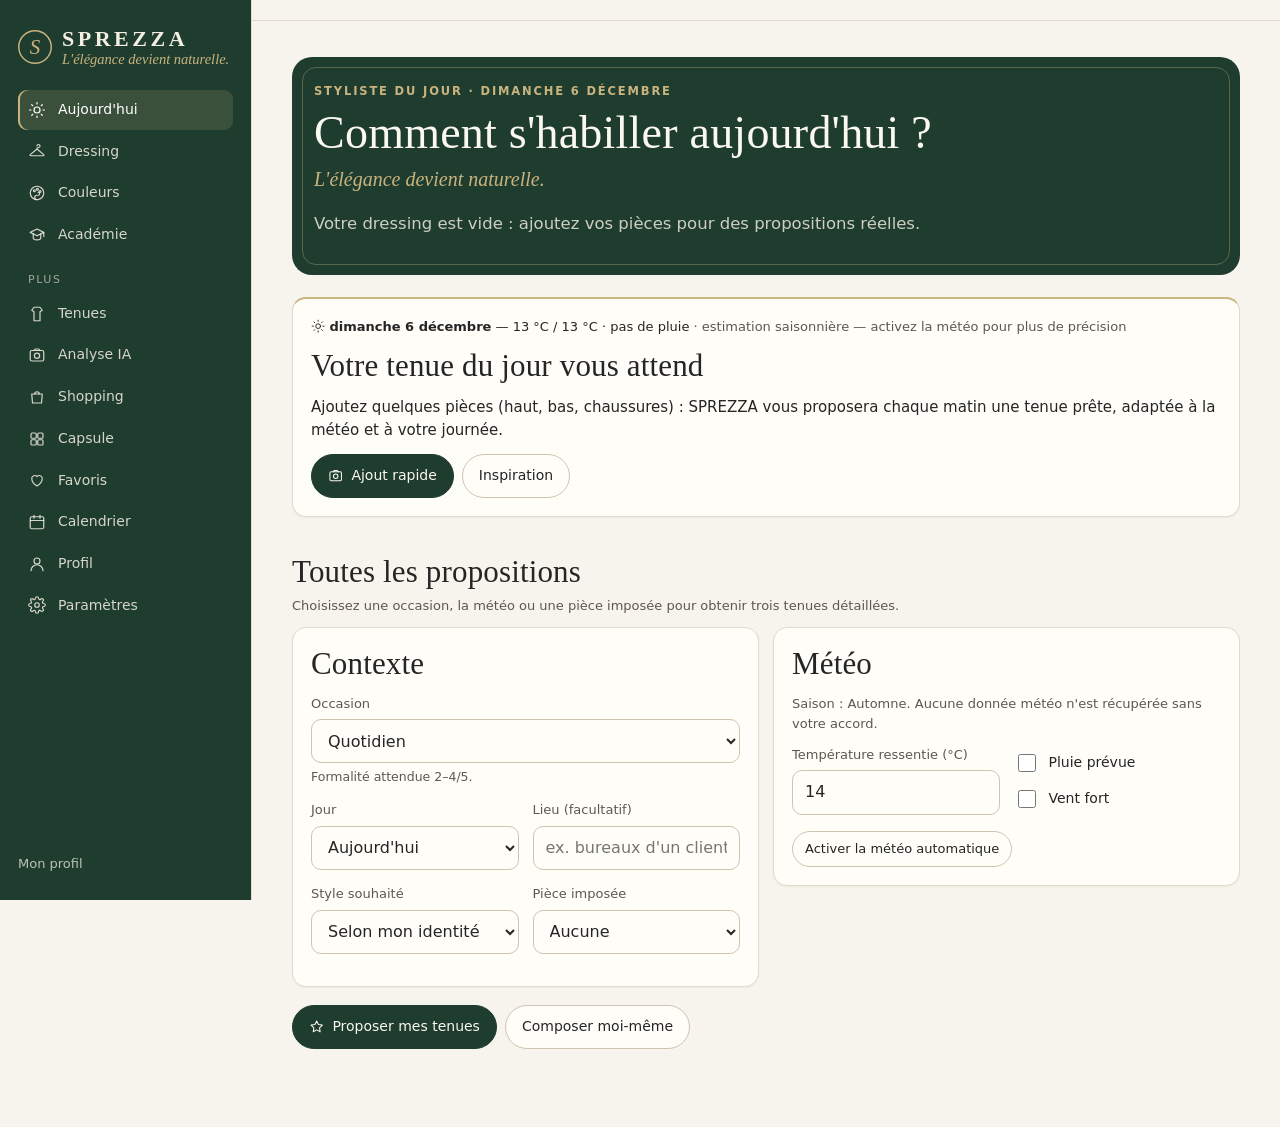
==== index.html @ cf781a8a "Pexels : photos réelles d'inspiration pour chaque tenue et chaque association de couleurs - Clé pers" ====
<!doctype html>
<html lang="fr">
<head>
  <meta charset="utf-8">
  <meta name="viewport" content="width=device-width, initial-scale=1, viewport-fit=cover">
  <meta http-equiv="Content-Security-Policy" content="default-src 'self'; script-src 'self'; style-src 'self' 'unsafe-inline' https://fonts.googleapis.com; font-src 'self' https://fonts.gstatic.com; img-src 'self' blob: data: https://images.pexels.com; connect-src 'self' https://api.open-meteo.com https://geocoding-api.open-meteo.com https://*.supabase.co https://api.pexels.com; worker-src 'self'; manifest-src 'self'; base-uri 'self'; form-action 'self'; object-src 'none'">
  <meta name="referrer" content="no-referrer">
  <title>SPREZZA — Mon styliste personnel</title>
  <meta name="description" content="SPREZZA — L'élégance devient naturelle. Dressing numérique, styliste du jour, couleurs et académie de l'élégance.">
  <meta name="theme-color" content="#1F3D2F">
  <meta name="apple-mobile-web-app-capable" content="yes">
  <meta name="mobile-web-app-capable" content="yes">
  <meta name="apple-mobile-web-app-status-bar-style" content="black-translucent">
  <meta name="apple-mobile-web-app-title" content="SPREZZA">
  <link rel="manifest" href="manifest.webmanifest">
  <link rel="icon" href="assets/icons/icon.svg" type="image/svg+xml">
  <link rel="apple-touch-icon" href="assets/icons/apple-touch-icon.png">
  <link rel="preconnect" href="https://fonts.googleapis.com">
  <link rel="preconnect" href="https://fonts.gstatic.com" crossorigin>
  <link rel="stylesheet" href="https://fonts.googleapis.com/css2?family=Cormorant+Garamond:ital,wght@0,400;0,500;0,600;1,400&family=Inter:wght@400;500;600&display=swap">
  <link rel="stylesheet" href="src/styles.css">
</head>
<body>
  <a class="skip-link" href="#main">Aller au contenu</a>
  <div class="app-shell">
    <aside class="sidebar" aria-label="Navigation principale">
      <a class="brand" href="#/today">
        <span class="brand-mark" aria-hidden="true">S</span>
        <span class="brand-text"><span class="brand-name">SPREZZA</span><span class="brand-tag">L'élégance devient naturelle.</span></span>
      </a>
      <nav id="side-nav"></nav>
      <div class="sidebar-foot" id="profile-switch"></div>
    </aside>
    <div class="main-col">
      <header class="topbar">
        <a class="brand brand-compact" href="#/today"><span class="brand-mark" aria-hidden="true">S</span><span class="brand-name">SPREZZA</span></a>
        <div class="topbar-actions" id="topbar-actions"></div>
      </header>
      <main id="main" tabindex="-1"></main>
    </div>
    <nav class="tabbar" id="tab-nav" aria-label="Navigation principale (mobile)"></nav>
  </div>
  <div id="modal-root"></div>
  <div id="toast-root" role="status" aria-live="polite"></div>
  <noscript><p class="noscript">SPREZZA nécessite JavaScript.</p></noscript>
  <script type="module" src="src/app.js"></script>
</body>
</html>
---- src/styles.css ----
/* SPREZZA — Quiet Luxury design system
   Vert forêt profond · or champagne · ivoire · Cormorant Garamond · Inter */
:root {
  --forest: #1F3D2F;
  --forest-2: #2C5240;
  --forest-soft: #E6ECE6;
  --champagne: #C9B37E;
  --champagne-soft: #EFE6CF;
  --champagne-ink: #75602F; /* texte or, contraste AA sur ivoire */
  --ivory: #F7F4ED;
  --surface: #FFFDF8;
  --surface-2: #F1ECE0;
  --line: #E2DACA;
  --line-strong: #CFC4AE;
  --text: #252525;
  --muted: #5D574F;
  --navy: #22344E;
  --chocolate: #563B2E;
  --taupe: #8F8176;
  --danger: #8E2F2F;
  --danger-soft: #F6E4E1;
  --ok: #2F5D45;
  --warn: #7A5A12;
  --warn-soft: #F7EED3;
  --radius: 14px;
  --radius-sm: 9px;
  --serif: "Cormorant Garamond", "Cormorant", Garamond, "Times New Roman", serif;
  --sans: "Inter", system-ui, -apple-system, "Segoe UI", Roboto, sans-serif;
  --shadow: 0 1px 2px rgba(31, 61, 47, .06);
  --tabbar-h: 64px;
  color-scheme: light;
}
:root[data-theme="dark"] {
  --forest: #8DB79F;
  --forest-2: #A9CBB7;
  --forest-soft: #22302A;
  --champagne: #CDB984;
  --champagne-soft: #3A3427;
  --champagne-ink: #D9C690;
  --ivory: #141716;
  --surface: #1C201E;
  --surface-2: #232825;
  --line: #333A36;
  --line-strong: #46504A;
  --text: #ECE8DF;
  --muted: #B5AEA2;
  --danger: #E59A8F;
  --danger-soft: #3A2421;
  --ok: #9CCBB0;
  --warn: #E5C77A;
  --warn-soft: #3A321F;
  color-scheme: dark;
}
*, *::before, *::after { box-sizing: border-box; }
html { -webkit-text-size-adjust: 100%; }
body {
  margin: 0; background: var(--ivory); color: var(--text);
  font-family: var(--sans); font-size: 15px; line-height: 1.55;
  overflow-x: hidden;
}
img { max-width: 100%; display: block; }
a { color: var(--forest); text-underline-offset: 3px; }
button, input, select, textarea { font: inherit; color: inherit; }
:focus-visible { outline: 2px solid var(--champagne-ink); outline-offset: 2px; border-radius: 4px; }
.skip-link { position: absolute; left: -999px; top: 8px; background: var(--forest); color: #fff; padding: 8px 12px; z-index: 100; border-radius: 8px; }
.skip-link:focus { left: 8px; }
.sr-only { position: absolute; width: 1px; height: 1px; overflow: hidden; clip: rect(0 0 0 0); white-space: nowrap; }
@media (prefers-reduced-motion: reduce) { * { transition: none !important; animation: none !important; scroll-behavior: auto !important; } }

/* Shell */
.app-shell { min-height: 100vh; display: flex; }
.sidebar { display: none; }
.main-col { flex: 1; min-width: 0; display: flex; flex-direction: column; }
.topbar {
  position: sticky; top: 0; z-index: 20; display: flex; align-items: center; justify-content: space-between;
  padding: calc(env(safe-area-inset-top) + 10px) 18px 10px; background: color-mix(in srgb, var(--ivory) 92%, transparent);
  backdrop-filter: blur(10px); -webkit-backdrop-filter: blur(10px); border-bottom: 1px solid var(--line);
}
main { padding: 20px 18px calc(var(--tabbar-h) + env(safe-area-inset-bottom) + 28px); max-width: 1120px; width: 100%; margin: 0 auto; }
main:focus { outline: none; }
.brand { display: flex; align-items: center; gap: 10px; text-decoration: none; color: var(--text); }
.brand-mark {
  width: 34px; height: 34px; border-radius: 50%; display: grid; place-items: center; flex: none;
  background: var(--forest); color: var(--champagne); font-family: var(--serif); font-size: 21px; font-style: italic;
  box-shadow: inset 0 0 0 1.5px var(--champagne);
}
:root[data-theme="dark"] .brand-mark { background: #1F3D2F; }
.brand-name { font-family: var(--serif); font-size: 22px; font-weight: 600; letter-spacing: .01em; }
.brand-text { display: flex; flex-direction: column; line-height: 1.15; }
.brand-tag { font-family: var(--serif); font-style: italic; color: var(--champagne-ink); font-size: 14.5px; }
.tabbar {
  position: fixed; bottom: 0; left: 0; right: 0; z-index: 30; display: grid; grid-template-columns: repeat(5, 1fr);
  background: var(--surface); border-top: 1px solid var(--line); padding-bottom: env(safe-area-inset-bottom);
}
.tabbar a {
  display: flex; flex-direction: column; align-items: center; justify-content: center; gap: 3px; min-height: var(--tabbar-h);
  text-decoration: none; color: var(--muted); font-size: 11px; letter-spacing: .02em;
}
.tabbar a svg { width: 22px; height: 22px; }
.tabbar a[aria-current="page"] { color: var(--forest); font-weight: 600; }
.tabbar a[aria-current="page"] svg { stroke: var(--forest); }
@media (min-width: 900px) {
  .sidebar {
    display: flex; flex-direction: column; gap: 22px; width: 252px; flex: none; position: sticky; top: 0; height: 100vh; overflow-y: auto;
    padding: 26px 18px; background: var(--forest); color: #F4EFE2; border-right: 1px solid var(--line);
  }
  :root[data-theme="dark"] .sidebar { background: #132119; }
  .sidebar .brand { color: #F4EFE2; }
  .sidebar .brand-tag { color: var(--champagne); }
  .sidebar nav { display: flex; flex-direction: column; gap: 2px; }
  .sidebar nav .nav-group { margin: 14px 10px 4px; font-size: 11px; letter-spacing: .14em; text-transform: uppercase; color: rgba(244,239,226,.6); }
  .sidebar nav a { display: flex; align-items: center; gap: 12px; padding: 9px 10px; border-radius: 9px; color: rgba(244,239,226,.86); text-decoration: none; font-size: 14px; }
  .sidebar nav a svg { width: 18px; height: 18px; stroke: currentColor; }
  .sidebar nav a:hover { background: rgba(255,255,255,.06); }
  .sidebar nav a[aria-current="page"] { background: rgba(201,179,126,.16); color: #fff; box-shadow: inset 2px 0 0 var(--champagne); }
  .sidebar-foot { margin-top: auto; font-size: 13px; color: rgba(244,239,226,.75); }
  .sidebar-foot select { width: 100%; background: rgba(255,255,255,.08); border: 1px solid rgba(255,255,255,.18); color: #fff; border-radius: 8px; padding: 7px; }
  .sidebar-foot select option { color: #222; }
  .tabbar, .brand-compact { display: none; }
  .topbar { justify-content: flex-end; }
  main { padding: 36px 40px 60px; }
}

/* Typography */
h1, h2, h3, h4 { font-family: var(--serif); font-weight: 500; line-height: 1.15; margin: 0 0 .4em; letter-spacing: .005em; }
h1 { font-size: clamp(32px, 6vw, 46px); }
h2 { font-size: clamp(25px, 4vw, 31px); margin-top: 1.2em; }
h3 { font-size: 22px; }
h4 { font-size: 18px; font-family: var(--sans); font-weight: 600; }
p { margin: 0 0 .8em; }
.eyebrow { font-size: 11.5px; letter-spacing: .16em; text-transform: uppercase; color: var(--champagne-ink); font-weight: 600; margin-bottom: 6px; }
.lede { font-size: 16.5px; color: var(--muted); max-width: 68ch; }
.muted { color: var(--muted); }
.small { font-size: 13px; }
.serif-italic { font-family: var(--serif); font-style: italic; }
.page-head { margin-bottom: 22px; }
.page-head .lede { margin-top: 4px; }
.rule { height: 1px; background: linear-gradient(90deg, var(--champagne), transparent); border: 0; margin: 22px 0; }
.mono { font-family: ui-monospace, SFMono-Regular, Menlo, monospace; font-size: 12.5px; }

/* Layout helpers */
.stack > * + * { margin-top: 14px; }
.row { display: flex; gap: 10px; flex-wrap: wrap; align-items: center; }
.row-between { display: flex; gap: 10px; justify-content: space-between; align-items: center; flex-wrap: wrap; }
.grid { display: grid; gap: 14px; }
.grid-2 { display: grid; gap: 14px; grid-template-columns: 1fr; }
.grid-3 { display: grid; gap: 14px; grid-template-columns: 1fr; }
.grid-cards { display: grid; gap: 14px; grid-template-columns: repeat(auto-fill, minmax(150px, 1fr)); }
.grid-wide { display: grid; gap: 16px; grid-template-columns: repeat(auto-fill, minmax(260px, 1fr)); }
@media (min-width: 700px) { .grid-2 { grid-template-columns: 1fr 1fr; } .grid-3 { grid-template-columns: repeat(3, 1fr); } .grid-cards { grid-template-columns: repeat(auto-fill, minmax(180px, 1fr)); } }

/* Cards */
.card { background: var(--surface); border: 1px solid var(--line); border-radius: var(--radius); padding: 18px; box-shadow: var(--shadow); min-width: 0; }
.card-flat { background: var(--surface-2); border-radius: var(--radius); padding: 16px; }
.card h3 { margin-bottom: 6px; }
.card-link { text-decoration: none; color: inherit; display: block; transition: border-color .15s; }
.card-link:hover { border-color: var(--champagne); }
.card-accent { border-top: 2px solid var(--champagne); }
.callout { border-left: 2px solid var(--champagne); background: var(--champagne-soft); padding: 12px 14px; border-radius: 0 10px 10px 0; font-size: 14px; }
.callout-warn { border-left-color: var(--warn); background: var(--warn-soft); }
.callout-danger { border-left-color: var(--danger); background: var(--danger-soft); }
.callout-info { border-left-color: var(--forest); background: var(--forest-soft); }
.empty { text-align: center; padding: 34px 18px; border: 1px dashed var(--line-strong); border-radius: var(--radius); color: var(--muted); }
.empty h3 { color: var(--text); }

/* Buttons */
.btn {
  display: inline-flex; align-items: center; justify-content: center; gap: 8px; min-height: 44px; padding: 0 16px; border-radius: 999px;
  border: 1px solid var(--line-strong); background: var(--surface); color: var(--text); cursor: pointer; text-decoration: none; font-size: 14px; font-weight: 500;
  white-space: nowrap;
}
.btn:hover { border-color: var(--forest); }
.btn svg { width: 17px; height: 17px; }
.btn-primary { background: var(--forest); border-color: var(--forest); color: #FBF8F0; }
:root[data-theme="dark"] .btn-primary { color: #10160F; }
.btn-primary:hover { background: var(--forest-2); }
.btn-gold { background: var(--champagne-soft); border-color: var(--champagne); color: var(--text); }
.btn-ghost { border-color: transparent; background: transparent; }
.btn-danger { color: var(--danger); border-color: color-mix(in srgb, var(--danger) 40%, transparent); }
.btn-sm { min-height: 36px; padding: 0 12px; font-size: 13px; }
.btn-icon { width: 44px; padding: 0; }
.btn[disabled] { opacity: .5; cursor: not-allowed; }
.btn-row { display: flex; flex-wrap: wrap; gap: 8px; }

/* Forms */
label { font-size: 13px; font-weight: 500; color: var(--muted); display: block; margin-bottom: 5px; }
.field { margin-bottom: 14px; min-width: 0; }
input[type=text], input[type=number], input[type=search], input[type=url], input[type=date], input[type=email], select, textarea {
  width: 100%; min-height: 44px; padding: 9px 12px; border: 1px solid var(--line-strong); border-radius: 10px; background: var(--surface); font-size: 16px;
}
textarea { min-height: 90px; resize: vertical; }
input[type=color] { width: 56px; height: 44px; border: 1px solid var(--line-strong); border-radius: 10px; background: var(--surface); padding: 3px; }
input[type=range] { width: 100%; accent-color: var(--forest); }
input[type=checkbox], input[type=radio] { accent-color: var(--forest); width: 18px; height: 18px; }
.check { display: flex; gap: 10px; align-items: center; font-size: 14px; color: var(--text); font-weight: 400; margin: 0; min-height: 36px; }
fieldset { border: 1px solid var(--line); border-radius: var(--radius); padding: 14px; margin: 0 0 14px; min-width: 0; }
legend { font-family: var(--serif); font-size: 19px; padding: 0 6px; }
.form-grid { display: grid; gap: 0 14px; grid-template-columns: 1fr; }
@media (min-width: 640px) { .form-grid { grid-template-columns: 1fr 1fr; } .form-grid .span-2 { grid-column: span 2; } }
.hint { font-size: 12.5px; color: var(--muted); margin-top: 4px; }

/* Chips & segmented */
.chips { display: flex; flex-wrap: wrap; gap: 7px; }
.chip {
  display: inline-flex; align-items: center; gap: 6px; min-height: 34px; padding: 0 12px; border-radius: 999px; border: 1px solid var(--line-strong);
  background: var(--surface); font-size: 13px; cursor: pointer; color: var(--text); text-decoration: none;
}
.chip[aria-pressed="true"], .chip.active { background: var(--forest); color: #FBF8F0; border-color: var(--forest); }
:root[data-theme="dark"] .chip[aria-pressed="true"] { color: #10160F; }
.tag { display: inline-flex; align-items: center; gap: 5px; padding: 2px 9px; border-radius: 999px; font-size: 11.5px; background: var(--surface-2); color: var(--muted); border: 1px solid var(--line); white-space: nowrap; }
.tag-gold { background: var(--champagne-soft); color: var(--champagne-ink); border-color: var(--champagne); }
.tag-ok { background: var(--forest-soft); color: var(--ok); border-color: transparent; }
.tag-warn { background: var(--warn-soft); color: var(--warn); border-color: transparent; }
.tag-danger { background: var(--danger-soft); color: var(--danger); border-color: transparent; }
.tabs { display: flex; gap: 4px; border-bottom: 1px solid var(--line); margin-bottom: 18px; overflow-x: auto; scrollbar-width: none; }
.tabs::-webkit-scrollbar { display: none; }
.tabs a, .tabs button { padding: 10px 14px; border: 0; background: none; color: var(--muted); text-decoration: none; font-size: 14px; border-bottom: 2px solid transparent; white-space: nowrap; cursor: pointer; }
.tabs [aria-current="page"], .tabs [aria-selected="true"] { color: var(--text); border-bottom-color: var(--champagne); font-weight: 600; }

/* Swatches */
.swatch { width: 26px; height: 26px; border-radius: 50%; border: 1px solid rgba(0,0,0,.18); flex: none; display: inline-block; vertical-align: middle; }
.swatch-lg { width: 44px; height: 44px; }
.swatch-bar { display: flex; height: 58px; border-radius: 10px; overflow: hidden; border: 1px solid var(--line); }
.swatch-bar span { flex: 1; }
.color-btn {
  display: flex; align-items: center; gap: 8px; padding: 6px 12px 6px 6px; border-radius: 999px; border: 1px solid var(--line-strong);
  background: var(--surface); cursor: pointer; font-size: 13px; min-height: 40px; text-align: left;
}
.color-btn[aria-pressed="true"] { border-color: var(--forest); box-shadow: 0 0 0 2px var(--forest) inset; font-weight: 600; }

/* Garment card */
.g-card { position: relative; background: var(--surface); border: 1px solid var(--line); border-radius: var(--radius); overflow: hidden; display: flex; flex-direction: column; text-decoration: none; color: inherit; }
.g-card:hover { border-color: var(--champagne); }
.g-thumb { aspect-ratio: 3 / 4; background: var(--surface-2); display: grid; place-items: center; overflow: hidden; }
.g-thumb img { width: 100%; height: 100%; object-fit: cover; }
.g-thumb .g-placeholder { width: 60%; opacity: .9; }
.g-body { padding: 10px 12px 12px; }
.g-title { font-weight: 600; font-size: 14px; line-height: 1.3; }
.g-meta { font-size: 12px; color: var(--muted); display: flex; align-items: center; gap: 6px; margin-top: 4px; flex-wrap: wrap; }
.g-badge { position: absolute; top: 8px; left: 8px; }
.g-fav { position: absolute; top: 6px; right: 6px; }
.mini-thumb { width: 54px; aspect-ratio: 3/4; border-radius: 8px; overflow: hidden; background: var(--surface-2); flex: none; display: grid; place-items: center; border: 1px solid var(--line); }
.mini-thumb img { width: 100%; height: 100%; object-fit: cover; }

/* Outfit proposal */
.proposal { display: flex; flex-direction: column; gap: 14px; }
.proposal-head { display: flex; justify-content: space-between; gap: 10px; align-items: flex-start; }
.score { text-align: right; flex: none; }
.score-num { font-family: var(--serif); font-size: 38px; line-height: 1; color: var(--forest); }
.score-num small { font-size: 16px; color: var(--muted); }
.piece-list { display: grid; gap: 8px; }
.piece { display: flex; gap: 10px; align-items: center; padding: 8px; border: 1px solid var(--line); border-radius: 11px; background: var(--surface); }
.piece-info { flex: 1; min-width: 0; }
.piece-role { font-size: 11px; text-transform: uppercase; letter-spacing: .1em; color: var(--champagne-ink); font-weight: 600; }
.piece-name { font-size: 14px; font-weight: 500; overflow-wrap: anywhere; }
.piece-missing { border-style: dashed; background: var(--surface-2); }
.criteria { display: grid; gap: 6px; }
.crit { display: grid; grid-template-columns: 1fr auto; gap: 2px 10px; font-size: 13px; }
.crit-bar { grid-column: 1 / -1; height: 5px; background: var(--surface-2); border-radius: 4px; overflow: hidden; }
.crit-bar span { display: block; height: 100%; background: var(--forest); }
.crit-na .crit-bar span { background: repeating-linear-gradient(45deg, var(--line-strong) 0 4px, transparent 4px 8px); width: 100% !important; }
details.disclosure { border-top: 1px solid var(--line); padding-top: 10px; }
details.disclosure summary { cursor: pointer; font-weight: 500; font-size: 14px; list-style: none; display: flex; justify-content: space-between; min-height: 32px; align-items: center; }
details.disclosure summary::after { content: "+"; color: var(--champagne-ink); font-size: 18px; }
details.disclosure[open] summary::after { content: "–"; }
ul.clean { list-style: none; padding: 0; margin: 0; }
ul.ticks { padding-left: 18px; margin: 0 0 .6em; }
ul.ticks li { margin-bottom: 3px; }

/* Tables */
.table-wrap { overflow-x: auto; border: 1px solid var(--line); border-radius: var(--radius); background: var(--surface); margin: 10px 0 18px; }
table { border-collapse: collapse; width: 100%; font-size: 13.5px; }
th, td { padding: 10px 12px; text-align: left; vertical-align: top; border-bottom: 1px solid var(--line); }
th { font-weight: 600; background: var(--surface-2); font-size: 12.5px; letter-spacing: .02em; }
tr:last-child td { border-bottom: 0; }
td.num, th.num { text-align: right; font-variant-numeric: tabular-nums; }
th button.sort { background: none; border: 0; font-weight: 600; cursor: pointer; padding: 0; font-size: inherit; }

/* Mannequin */
.mannequin-wrap { display: flex; justify-content: center; background: var(--surface-2); border-radius: var(--radius); padding: 14px; }
.mannequin-wrap svg { width: 100%; max-width: 230px; height: auto; }
.schema-label { font-size: 11px; letter-spacing: .12em; text-transform: uppercase; color: var(--muted); text-align: center; margin-top: 6px; }

/* Modal */
.modal-backdrop { position: fixed; inset: 0; background: rgba(20, 24, 22, .45); z-index: 60; display: flex; align-items: flex-end; justify-content: center; }
.modal {
  background: var(--surface); width: 100%; max-width: 640px; max-height: 92vh; overflow-y: auto; border-radius: 18px 18px 0 0;
  padding: 20px 18px calc(20px + env(safe-area-inset-bottom)); box-shadow: 0 -8px 30px rgba(0,0,0,.15);
}
@media (min-width: 700px) { .modal-backdrop { align-items: center; } .modal { border-radius: 18px; padding: 26px; } }
.modal-head { display: flex; justify-content: space-between; align-items: center; gap: 10px; margin-bottom: 10px; }
.modal-head h2 { margin: 0; }

/* Toast */
#toast-root { position: fixed; left: 50%; transform: translateX(-50%); bottom: calc(var(--tabbar-h) + env(safe-area-inset-bottom) + 14px); z-index: 80; display: flex; flex-direction: column; gap: 8px; width: min(92vw, 420px); pointer-events: none; }
@media (min-width: 900px) { #toast-root { bottom: 24px; } }
.toast { background: var(--forest); color: #FBF8F0; padding: 12px 16px; border-radius: 12px; font-size: 14px; box-shadow: 0 6px 20px rgba(0,0,0,.18); pointer-events: auto; display: flex; justify-content: space-between; gap: 10px; align-items: center; }
:root[data-theme="dark"] .toast { background: #2C5240; }
.toast button { background: none; border: 1px solid rgba(255,255,255,.4); color: inherit; border-radius: 999px; padding: 4px 10px; cursor: pointer; }

/* Hero */
.hero { background: var(--forest); color: #F4EFE2; border-radius: 20px; padding: 26px 22px; position: relative; overflow: hidden; margin-bottom: 22px; }
:root[data-theme="dark"] .hero { background: #1A2E24; }
.hero::after { content: ""; position: absolute; inset: 10px; border: 1px solid rgba(201,179,126,.35); border-radius: 14px; pointer-events: none; }
.hero h1 { color: #FBF8F0; margin-bottom: 4px; }
.hero .eyebrow { color: var(--champagne); }
.hero .lede { color: rgba(244,239,226,.82); }
.hero .serif-italic { color: var(--champagne); font-size: 20px; }

/* Stat */
.stat { font-family: var(--serif); font-size: 34px; line-height: 1; color: var(--forest); }
.stat-label { font-size: 12px; color: var(--muted); margin-top: 4px; }
.progress { height: 6px; background: var(--surface-2); border-radius: 4px; overflow: hidden; }
.progress span { display: block; height: 100%; background: linear-gradient(90deg, var(--forest), var(--champagne)); }

/* Calendar */
.cal { display: grid; grid-template-columns: repeat(7, minmax(0, 1fr)); gap: 4px; }
.cal-dow { font-size: 11px; text-align: center; color: var(--muted); text-transform: uppercase; letter-spacing: .08em; padding: 4px 0; }
.cal-day { min-height: 62px; border: 1px solid var(--line); border-radius: 9px; background: var(--surface); padding: 5px; font-size: 12px; text-align: left; cursor: pointer; display: flex; flex-direction: column; gap: 3px; min-width: 0; }
.cal-day.out { opacity: .4; }
.cal-day.today { border-color: var(--champagne); box-shadow: inset 0 0 0 1px var(--champagne); }
.cal-dot { font-size: 10.5px; background: var(--forest-soft); color: var(--ok); border-radius: 5px; padding: 1px 4px; overflow: hidden; text-overflow: ellipsis; white-space: nowrap; }
.cal-dot.worn { background: var(--champagne-soft); color: var(--champagne-ink); }

/* Photo reference card */
.ref-card { display: flex; flex-direction: column; gap: 8px; }
.ref-frame { aspect-ratio: 3 / 4; border-radius: 12px; background: var(--surface-2); border: 1px solid var(--line); display: flex; flex-direction: column; align-items: center; justify-content: center; text-align: center; padding: 16px; gap: 8px; overflow: hidden; }
.ref-frame img { width: 100%; height: 100%; object-fit: cover; }

/* Bars chart */
.bar-row { display: grid; grid-template-columns: 130px 1fr 44px; gap: 10px; align-items: center; font-size: 13px; margin-bottom: 6px; }
.bar-track { height: 10px; background: var(--surface-2); border-radius: 6px; overflow: hidden; }
.bar-track span { display: block; height: 100%; background: var(--forest); }

.noscript { padding: 20px; }
.hidden { display: none !important; }
.search-hit mark { background: var(--champagne-soft); color: inherit; }
.loader { display: inline-block; width: 18px; height: 18px; border: 2px solid var(--line-strong); border-top-color: var(--forest); border-radius: 50%; animation: spin .8s linear infinite; vertical-align: middle; }
@keyframes spin { to { transform: rotate(360deg); } }
.kbd-list { display: flex; flex-direction: column; gap: 6px; }
.crop-stage { position: relative; background: #111; border-radius: 12px; overflow: hidden; display: grid; place-items: center; }
.crop-stage canvas { max-width: 100%; height: auto; display: block; }

/* Mise en page éditeur + aperçu : une colonne sur mobile (aperçu en premier), deux sur grand écran */
.grid-split { display: grid; gap: 16px; grid-template-columns: minmax(0, 1fr); align-items: start; }
.grid-split > .split-aside { order: -1; }
@media (min-width: 900px) {
  .grid-split { grid-template-columns: minmax(0, 1.25fr) minmax(0, 1fr); }
  .grid-split > .split-aside { order: 0; position: sticky; top: 80px; }
}
@media (max-width: 899px) { .grid-split .mannequin-wrap svg { max-width: 170px; } }

/* Marque SPREZZA : capitales espacées, sobres */
.brand-name { letter-spacing: .16em; font-size: 20px; }
.sidebar .brand-name { font-size: 22px; }

/* Photos de référence sous licence : affichage direct 3:4 */
.ref-photo { padding: 0; text-decoration: none; color: inherit; position: relative; }
.ref-photo img { width: 100%; height: 100%; object-fit: cover; }
.ref-fallback { display: flex; flex-direction: column; align-items: center; gap: 8px; padding: 16px; text-align: center; }

/* Icônes dans le texte : taille par défaut (les boutons, onglets et menus gardent leurs tailles propres) */
svg[aria-hidden="true"] { width: 1.1em; height: 1.1em; flex: none; vertical-align: -0.18em; }
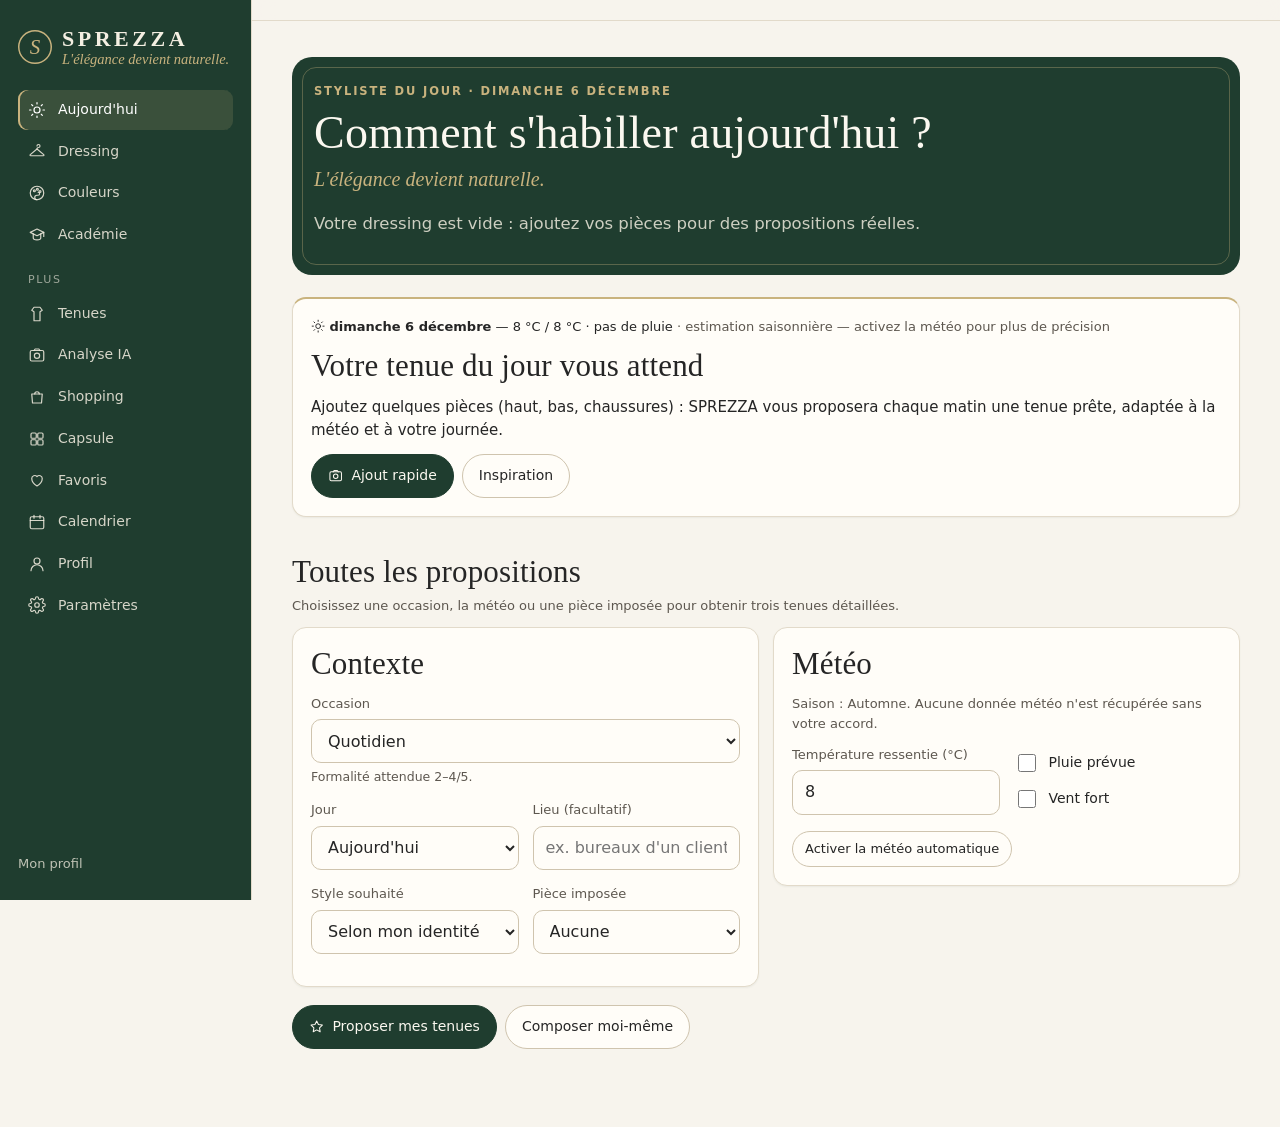
==== commit b3666b96: "Mannequin humain réaliste habillé avec les pièces du dressing, photo réaliste via ChatGPT, « Client " ====
--- a/index.html
+++ b/index.html
@@ -3,7 +3,7 @@
 <head>
   <meta charset="utf-8">
   <meta name="viewport" content="width=device-width, initial-scale=1, viewport-fit=cover">
-  <meta http-equiv="Content-Security-Policy" content="default-src 'self'; script-src 'self'; style-src 'self' 'unsafe-inline' https://fonts.googleapis.com; font-src 'self' https://fonts.gstatic.com; img-src 'self' blob: data: https://images.pexels.com; connect-src 'self' https://api.open-meteo.com https://geocoding-api.open-meteo.com https://*.supabase.co https://api.pexels.com; worker-src 'self'; manifest-src 'self'; base-uri 'self'; form-action 'self'; object-src 'none'">
+  <meta http-equiv="Content-Security-Policy" content="default-src 'self'; script-src 'self' https://accounts.google.com; style-src 'self' 'unsafe-inline' https://fonts.googleapis.com https://accounts.google.com; font-src 'self' https://fonts.gstatic.com; img-src 'self' blob: data: https://images.pexels.com https://images.unsplash.com https://wsrv.nl; connect-src 'self' https://api.open-meteo.com https://geocoding-api.open-meteo.com https://*.supabase.co https://api.pexels.com https://api.unsplash.com https://r.jina.ai https://wsrv.nl https://www.googleapis.com https://accounts.google.com https://oauth2.googleapis.com; worker-src 'self'; frame-src 'self' https://accounts.google.com; manifest-src 'self'; base-uri 'self'; form-action 'self'; object-src 'none'">
   <meta name="referrer" content="no-referrer">
   <title>SPREZZA — Mon styliste personnel</title>
   <meta name="description" content="SPREZZA — L'élégance devient naturelle. Dressing numérique, styliste du jour, couleurs et académie de l'élégance.">
--- a/src/styles.css
+++ b/src/styles.css
@@ -361,3 +361,64 @@
 
 /* Icônes dans le texte : taille par défaut (les boutons, onglets et menus gardent leurs tailles propres) */
 svg[aria-hidden="true"] { width: 1.1em; height: 1.1em; flex: none; vertical-align: -0.18em; }
+
+/* Compteurs côte à côte, y compris sur iPhone */
+.stat-grid { display: grid; grid-template-columns: repeat(3, minmax(0, 1fr)); gap: 10px; }
+.stat-grid .card { padding: 12px; }
+@media (max-width: 480px) { .stat-grid .stat { font-size: 28px; } .stat-grid .stat-label { font-size: 11px; } }
+ol.steps { margin: 8px 0 12px; padding-left: 20px; } ol.steps li { margin: 3px 0; }
+.extras { display: flex; flex-direction: column; gap: 8px; margin-top: 10px; }
+.extra { display: flex; align-items: center; gap: 10px; flex-wrap: wrap; }
+.extra select { width: auto; min-width: 110px; }
+.update-bar { position: fixed; left: 50%; transform: translateX(-50%); bottom: calc(var(--tabbar-h, 64px) + env(safe-area-inset-bottom) + 12px); z-index: 60; display: flex; align-items: center; gap: 12px; background: var(--forest); color: var(--ivory); padding: 10px 14px; border-radius: 14px; box-shadow: 0 10px 30px rgba(0,0,0,.18); font-size: 14px; max-width: calc(100vw - 24px); }
+@media (min-width: 900px) { .update-bar { bottom: 20px; } }
+.gallery { position: relative; }
+.gallery-track { display: flex; overflow-x: auto; scroll-snap-type: x mandatory; scrollbar-width: none; border-radius: 14px; background: var(--surface-2); outline-offset: 3px; }
+.gallery-track::-webkit-scrollbar { display: none; }
+.gallery-slide { flex: 0 0 100%; scroll-snap-align: center; margin: 0; position: relative; aspect-ratio: 3 / 4; display: grid; place-items: center; }
+.gallery-slide img { width: 100%; height: 100%; object-fit: contain; cursor: zoom-in; }
+.gallery-slide figcaption { position: absolute; left: 10px; bottom: 10px; background: rgba(22, 35, 28, .78); color: var(--ivory); font-size: 12px; padding: 4px 10px; border-radius: 999px; letter-spacing: .02em; }
+.gallery-nav { position: absolute; top: 50%; transform: translateY(-50%); width: 38px; height: 38px; border-radius: 50%; border: 1px solid var(--line); background: rgba(250, 248, 243, .92); color: var(--forest); font-size: 22px; line-height: 1; cursor: pointer; display: grid; place-items: center; }
+.gallery-nav.prev { left: 8px; } .gallery-nav.next { right: 8px; }
+@media (hover: none) { .gallery-nav { display: none; } }
+.gallery-dots { display: flex; justify-content: center; gap: 7px; margin-top: 8px; }
+.gallery-dots button { width: 8px; height: 8px; border-radius: 50%; border: 0; padding: 0; background: var(--line); cursor: pointer; }
+.gallery-dots button[aria-current="true"] { background: var(--forest); width: 20px; border-radius: 4px; }
+.zoom-box { overflow: auto; max-height: 75vh; touch-action: pinch-zoom; }
+.zoom-box img { width: 100%; height: auto; display: block; }
+.prod-grid { display: grid; grid-template-columns: repeat(auto-fill, minmax(92px, 1fr)); gap: 8px; margin-top: 10px; }
+.prod-pick { position: relative; display: block; border-radius: 10px; overflow: hidden; border: 2px solid transparent; aspect-ratio: 3 / 4; background: var(--surface-2); cursor: pointer; }
+.prod-pick img { width: 100%; height: 100%; object-fit: cover; }
+.prod-pick input { position: absolute; top: 6px; left: 6px; width: 20px; height: 20px; accent-color: var(--forest); }
+.prod-pick:has(input:checked) { border-color: var(--forest); }
+@keyframes flash-gold { 0% { box-shadow: 0 0 0 0 rgba(201, 162, 39, .55); } 100% { box-shadow: 0 0 0 14px rgba(201, 162, 39, 0); } }
+fieldset.flash { animation: flash-gold 1.2s ease-out 2; border-color: var(--champagne, #C9A227); }
+
+/* Dressing rangé comme une penderie */
+.closet-section { margin: 0 0 22px; }
+.closet-h { font-size: 1.15rem; margin: 18px 0 8px; padding-bottom: 6px; border-bottom: 1px solid var(--line, rgba(0,0,0,.1)); }
+.closet-h .muted, .closet-sub .muted { font-weight: 400; font-size: .85em; }
+.closet-sub { font-size: .8rem; letter-spacing: .06em; text-transform: uppercase; color: var(--muted, #777); margin: 12px 0 8px; }
+
+/* Choisir une pièce dans son dressing */
+button.piece-pick { width: 100%; padding: 0; border: 0; background: none; text-align: left; cursor: pointer; font: inherit; color: inherit; }
+button.piece-pick > .piece { width: 100%; transition: border-color .15s, box-shadow .15s; }
+button.piece-pick:hover > .piece, button.piece-pick:focus-visible > .piece { border-color: var(--champagne, #b8975a); box-shadow: 0 0 0 2px rgba(184,151,90,.18); }
+.pick-hint { font-size: 12px; color: var(--champagne-ink, #8a6d3b); white-space: nowrap; display: inline-flex; gap: 4px; align-items: center; }
+.picker-grid { display: grid; grid-template-columns: repeat(auto-fill, minmax(130px, 1fr)); gap: 10px; }
+.picker-card { display: flex; flex-direction: column; gap: 6px; padding: 8px; border: 1px solid var(--line); border-radius: 12px; background: var(--surface); text-align: left; cursor: pointer; font: inherit; color: inherit; }
+.picker-card:hover:not([disabled]) { border-color: var(--champagne, #b8975a); }
+.picker-card.is-current { border-color: var(--champagne, #b8975a); box-shadow: 0 0 0 2px rgba(184,151,90,.25); }
+.picker-card[disabled] { opacity: .45; cursor: not-allowed; }
+.picker-photo { aspect-ratio: 3 / 4; border-radius: 8px; overflow: hidden; background: var(--surface-2, #f3efe7); display: grid; place-items: center; }
+.picker-photo img { width: 100%; height: 100%; object-fit: cover; }
+.picker-photo svg { width: 70%; height: auto; }
+.picker-name { font-size: 13px; font-weight: 500; line-height: 1.25; }
+.piece-clickable { cursor: pointer; }
+.piece-clickable:hover { border-color: var(--champagne, #b8975a); }
+
+/* Mannequin habillé avec les photos des pièces */
+.mannequin-wrap:has(svg.dressed) { cursor: zoom-in; background: linear-gradient(180deg, var(--surface-2, #f3efe7), var(--surface, #fbf9f5)); }
+.mannequin-wrap svg.dressed { max-width: 250px; }
+.mannequin-big { display: flex; justify-content: center; background: linear-gradient(180deg, var(--surface-2, #f3efe7), var(--surface, #fbf9f5)); border-radius: 14px; padding: 16px; }
+.mannequin-big svg { width: 100%; max-width: 420px; height: auto; }
